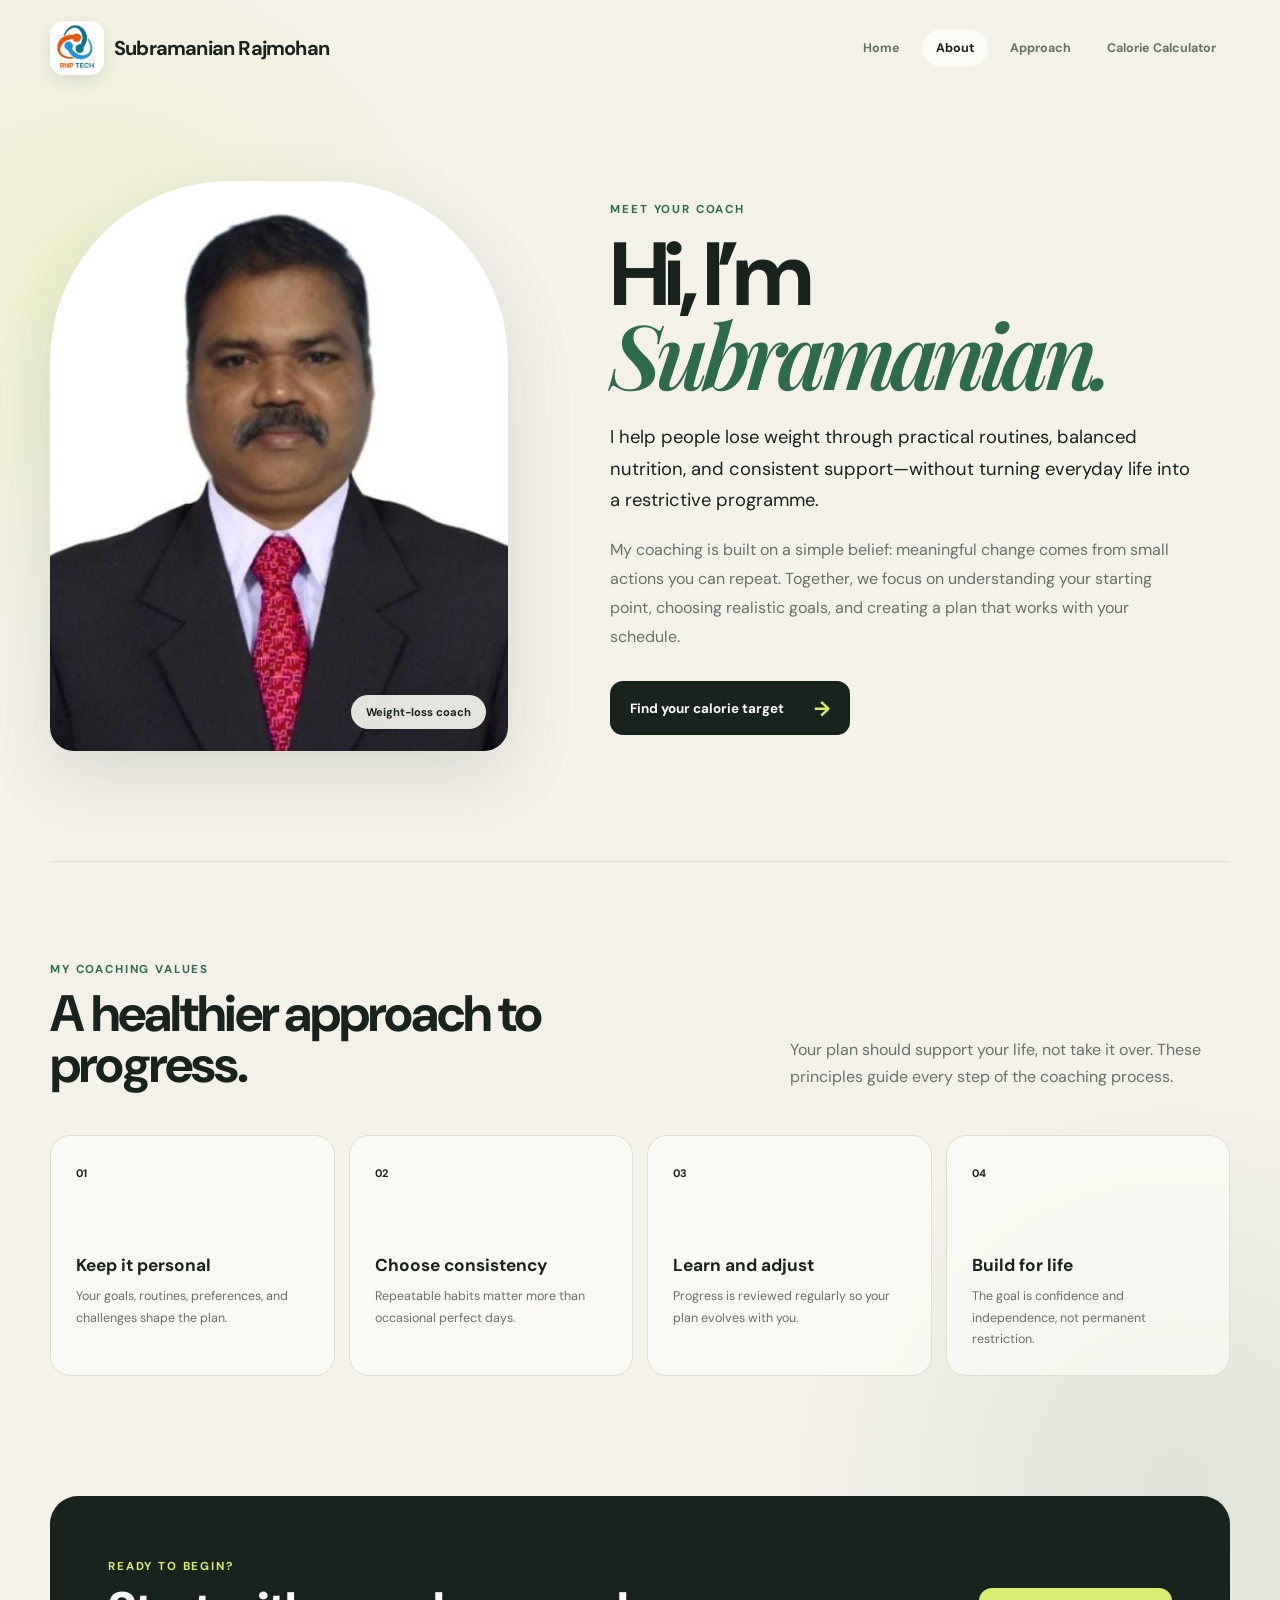
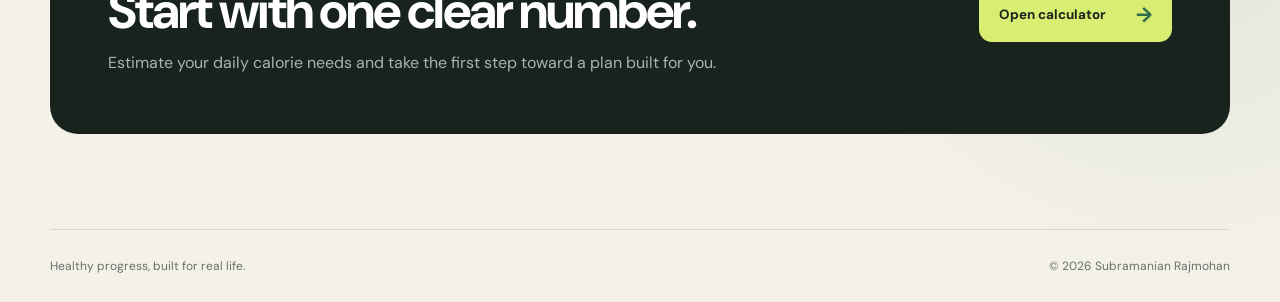
==== about.html @ 4ddd3ec5 "about page added" ====
<!DOCTYPE html>
<html lang="en">
<head>
  <meta charset="UTF-8">
  <meta name="viewport" content="width=device-width, initial-scale=1.0">
  <meta name="description" content="Learn about Subramanian Rajmohan and his practical, sustainable approach to weight-loss coaching.">
  <title>About | Subramanian Rajmohan</title>
  <link rel="stylesheet" href="styles.css">
</head>
<body>
  <div class="page-shell">
    <header class="site-header">
      <a class="brand" href="index.html" aria-label="Subramanian Rajmohan home">
        <img class="company-logo" src="assets/rnp-tech-logo.jpg" alt="RNP TECH logo">
        <span>Subramanian Rajmohan</span>
      </a>
      <nav class="main-nav" aria-label="Main navigation">
        <a href="index.html">Home</a>
        <a class="active" href="about.html" aria-current="page">About</a>
        <a href="index.html#approach">Approach</a>
        <a href="calculator.html">Calorie Calculator</a>
      </nav>
    </header>

    <main class="about-page">
      <section class="about-hero">
        <div class="about-portrait-wrap">
          <img class="about-portrait" src="assets/subramanian-rajmohan.jpeg" alt="Subramanian Rajmohan">
          <span class="about-photo-label">Weight-loss coach</span>
        </div>
        <div class="about-copy">
          <span class="eyebrow">MEET YOUR COACH</span>
          <h1>Hi, I’m<br><em>Subramanian.</em></h1>
          <p class="about-lead">I help people lose weight through practical routines, balanced nutrition, and consistent support—without turning everyday life into a restrictive programme.</p>
          <p>My coaching is built on a simple belief: meaningful change comes from small actions you can repeat. Together, we focus on understanding your starting point, choosing realistic goals, and creating a plan that works with your schedule.</p>
          <a class="primary-link" href="calculator.html">Find your calorie target <span>→</span></a>
        </div>
      </section>

      <section class="about-values">
        <div class="section-heading">
          <div><span class="eyebrow">MY COACHING VALUES</span><h2>A healthier approach to progress.</h2></div>
          <p>Your plan should support your life, not take it over. These principles guide every step of the coaching process.</p>
        </div>
        <div class="value-grid">
          <article><span>01</span><h3>Keep it personal</h3><p>Your goals, routines, preferences, and challenges shape the plan.</p></article>
          <article><span>02</span><h3>Choose consistency</h3><p>Repeatable habits matter more than occasional perfect days.</p></article>
          <article><span>03</span><h3>Learn and adjust</h3><p>Progress is reviewed regularly so your plan evolves with you.</p></article>
          <article><span>04</span><h3>Build for life</h3><p>The goal is confidence and independence, not permanent restriction.</p></article>
        </div>
      </section>

      <section class="coach-cta">
        <div><span class="eyebrow">READY TO BEGIN?</span><h2>Start with one clear number.</h2><p>Estimate your daily calorie needs and take the first step toward a plan built for you.</p></div>
        <a class="primary-link light" href="calculator.html">Open calculator <span>→</span></a>
      </section>
    </main>

    <footer><span>Healthy progress, built for real life.</span><span>© 2026 Subramanian Rajmohan</span></footer>
  </div>
</body>
</html>
---- styles.css ----
@import url('https://fonts.googleapis.com/css2?family=DM+Sans:wght@400;500;600;700&family=Playfair+Display:ital,wght@1,600&display=swap');

:root {
  --ink: #17231c;
  --muted: #667169;
  --paper: #f4f1e9;
  --card: #fffef9;
  --line: #deddd4;
  --green: #2e6b4c;
  --green-light: #dcebdc;
  --lime: #d9ed72;
  --orange: #f1a56b;
  --shadow: 0 24px 70px rgba(36, 52, 41, 0.12);
}

* { box-sizing: border-box; }

html { scroll-behavior: smooth; }

body {
  min-height: 100vh;
  margin: 0;
  color: var(--ink);
  background:
    radial-gradient(circle at 8% 16%, rgba(217, 237, 114, 0.24), transparent 24rem),
    radial-gradient(circle at 92% 78%, rgba(46, 107, 76, 0.1), transparent 25rem),
    var(--paper);
  font-family: "DM Sans", system-ui, sans-serif;
}

button, input, select { font: inherit; }

.page-shell {
  width: min(1180px, calc(100% - 40px));
  margin: 0 auto;
}

.brand {
  display: flex;
  align-items: center;
  gap: 10px;
  height: 96px;
  font-size: 1.25rem;
  font-weight: 700;
  letter-spacing: -0.04em;
}

.brand-mark {
  display: grid;
  width: 34px;
  height: 34px;
  place-items: center;
  border-radius: 50%;
  background: var(--ink);
}

.brand-mark svg { width: 19px; fill: var(--lime); }

.calculator-layout {
  display: grid;
  grid-template-columns: 0.8fr 1.2fr;
  gap: clamp(40px, 7vw, 100px);
  align-items: center;
  padding: 56px 0 92px;
}

.intro { max-width: 430px; }

.eyebrow, .step-label {
  color: var(--green);
  font-size: 0.72rem;
  font-weight: 700;
  letter-spacing: 0.16em;
}

h1 {
  margin: 18px 0 22px;
  font-size: clamp(3.7rem, 7vw, 6.3rem);
  line-height: 0.88;
  letter-spacing: -0.07em;
}

h1 em {
  color: var(--green);
  font-family: "Playfair Display", serif;
  font-weight: 600;
}

.intro > p {
  max-width: 390px;
  margin: 0;
  color: var(--muted);
  font-size: 1.08rem;
  line-height: 1.7;
}

.formula-note {
  display: flex;
  align-items: center;
  gap: 14px;
  margin-top: 38px;
}

.note-icon {
  display: grid;
  width: 42px;
  height: 42px;
  place-items: center;
  border: 1px solid rgba(46, 107, 76, 0.22);
  border-radius: 50%;
  color: var(--green);
}

.formula-note div { display: grid; gap: 3px; }
.formula-note strong { font-size: 0.85rem; }
.formula-note div span { color: var(--muted); font-size: 0.76rem; }

.calculator-card, .results {
  border: 1px solid rgba(23, 35, 28, 0.08);
  border-radius: 28px;
  background: rgba(255, 254, 249, 0.9);
  box-shadow: var(--shadow);
  backdrop-filter: blur(12px);
}

.calculator-card { padding: clamp(26px, 4vw, 46px); }

.card-heading, .results-heading {
  display: flex;
  justify-content: space-between;
  gap: 20px;
  align-items: flex-start;
}

h2 {
  margin: 7px 0 0;
  font-size: clamp(1.5rem, 3vw, 2rem);
  letter-spacing: -0.04em;
}

.privacy-badge {
  padding: 7px 10px;
  border-radius: 20px;
  background: var(--green-light);
  color: var(--green);
  font-size: 0.68rem;
  font-weight: 700;
  white-space: nowrap;
}

fieldset {
  min-width: 0;
  margin: 32px 0 25px;
  padding: 0;
  border: 0;
}

legend, .field > span:first-child {
  margin-bottom: 10px;
  color: #424d46;
  font-size: 0.78rem;
  font-weight: 700;
}

.gender-toggle {
  display: grid;
  grid-template-columns: 1fr 1fr;
  gap: 6px;
  padding: 5px;
  border: 1px solid var(--line);
  border-radius: 13px;
  background: #f0efe9;
}

.gender-toggle input { position: absolute; opacity: 0; pointer-events: none; }

.gender-toggle span {
  display: grid;
  min-height: 44px;
  place-items: center;
  border-radius: 9px;
  color: var(--muted);
  cursor: pointer;
  font-size: 0.88rem;
  font-weight: 600;
  transition: 180ms ease;
}

.gender-toggle input:checked + span {
  color: var(--ink);
  background: var(--card);
  box-shadow: 0 3px 12px rgba(30, 45, 35, 0.08);
}

.gender-toggle input:focus-visible + span { outline: 2px solid var(--green); }

.form-grid {
  display: grid;
  grid-template-columns: 1fr 1fr;
  gap: 21px 18px;
}

.field { display: grid; }

.input-wrap, .select-wrap { position: relative; display: block; }

input, select {
  width: 100%;
  height: 52px;
  border: 1px solid var(--line);
  border-radius: 12px;
  outline: none;
  background: transparent;
  color: var(--ink);
  transition: border-color 160ms ease, box-shadow 160ms ease;
}

input { padding: 0 62px 0 15px; }
select {
  appearance: none;
  padding: 0 38px 0 15px;
  cursor: pointer;
}

.input-wrap small {
  position: absolute;
  top: 50%;
  right: 15px;
  color: #8b938e;
  transform: translateY(-50%);
  pointer-events: none;
}

.select-wrap::after {
  position: absolute;
  top: 20px;
  right: 16px;
  width: 7px;
  height: 7px;
  border-right: 1.5px solid var(--ink);
  border-bottom: 1.5px solid var(--ink);
  content: "";
  transform: rotate(45deg);
  pointer-events: none;
}

input:focus, select:focus {
  border-color: var(--green);
  box-shadow: 0 0 0 3px rgba(46, 107, 76, 0.11);
}

input.invalid { border-color: #b75343; }

.form-error {
  min-height: 20px;
  margin: 15px 0 5px;
  color: #a33d31;
  font-size: 0.8rem;
}

.calculate-button {
  display: flex;
  width: 100%;
  height: 56px;
  align-items: center;
  justify-content: space-between;
  padding: 0 22px;
  border: 0;
  border-radius: 13px;
  color: white;
  background: var(--ink);
  cursor: pointer;
  font-weight: 700;
  transition: transform 160ms ease, background 160ms ease;
}

.calculate-button span { color: var(--lime); font-size: 1.5rem; }
.calculate-button:hover { background: var(--green); transform: translateY(-2px); }
.calculate-button:active { transform: translateY(0); }

.results {
  grid-column: 1 / -1;
  padding: clamp(26px, 4vw, 46px);
  animation: reveal 420ms ease both;
}

.results[hidden] { display: none; }

@keyframes reveal {
  from { opacity: 0; transform: translateY(18px); }
  to { opacity: 1; transform: translateY(0); }
}

.text-button {
  padding: 0 0 4px;
  border: 0;
  border-bottom: 1px solid var(--green);
  color: var(--green);
  background: transparent;
  cursor: pointer;
  font-weight: 700;
}

.result-grid {
  display: grid;
  grid-template-columns: repeat(3, 1fr);
  gap: 14px;
  margin-top: 30px;
}

.result-card {
  position: relative;
  display: flex;
  min-height: 220px;
  flex-direction: column;
  justify-content: flex-end;
  padding: 24px;
  overflow: hidden;
  border: 1px solid var(--line);
  border-radius: 20px;
  background: #f5f3ec;
}

.result-card::after {
  position: absolute;
  top: -50px;
  right: -45px;
  width: 130px;
  height: 130px;
  border-radius: 50%;
  background: rgba(255,255,255,.35);
  content: "";
}

.result-card.loss { background: #e6eee7; }
.result-card.gain { background: #f5e6d9; }
.result-card.featured { color: white; background: var(--green); }

.result-icon {
  position: absolute;
  top: 22px;
  left: 24px;
  font-size: 1.5rem;
}

.recommended {
  position: absolute;
  top: 20px;
  right: 20px;
  padding: 6px 9px;
  border-radius: 20px;
  color: var(--ink);
  background: var(--lime);
  font-size: 0.62rem;
  font-weight: 700;
}

.result-card p { margin: 0 0 4px; font-size: 0.85rem; font-weight: 700; }
.result-card strong { font-size: clamp(2rem, 4vw, 2.8rem); letter-spacing: -0.06em; }
.result-card strong small { font-size: 0.75rem; font-weight: 500; letter-spacing: 0; }
.result-detail { margin-top: 6px; color: var(--muted); font-size: 0.7rem; }
.featured .result-detail { color: rgba(255,255,255,.68); }

.disclaimer {
  margin: 22px 0 0;
  color: var(--muted);
  font-size: 0.74rem;
  line-height: 1.6;
  text-align: center;
}

footer {
  display: flex;
  justify-content: space-between;
  padding: 28px 0;
  border-top: 1px solid rgba(23, 35, 28, 0.12);
  color: var(--muted);
  font-size: 0.75rem;
}

@media (max-width: 820px) {
  .calculator-layout { grid-template-columns: 1fr; padding-top: 25px; }
  .intro { max-width: 590px; }
  .intro h1 br { display: none; }
  .results { grid-column: auto; }
  .result-grid { grid-template-columns: 1fr; }
  .result-card { min-height: 190px; }
}

@media (max-width: 520px) {
  .page-shell { width: min(100% - 24px, 1180px); }
  .brand { height: 74px; }
  .calculator-layout { gap: 42px; padding-bottom: 60px; }
  h1 { font-size: 3.65rem; }
  .calculator-card, .results { border-radius: 22px; }
  .card-heading { display: block; }
  .privacy-badge { display: inline-block; margin-top: 12px; }
  .form-grid { grid-template-columns: 1fr; gap: 18px; }
  footer { gap: 15px; flex-direction: column; }
}

@media (prefers-reduced-motion: reduce) {
  html { scroll-behavior: auto; }
  *, *::before, *::after { animation-duration: 0.01ms !important; transition-duration: 0.01ms !important; }
}

/* Shared navigation and coaching homepage */
.site-header { display: flex; min-height: 96px; align-items: center; justify-content: space-between; gap: 30px; }
.site-header .brand { height: auto; color: var(--ink); text-decoration: none; }
.company-logo { width: 54px; height: 54px; flex: 0 0 auto; border-radius: 14px; object-fit: cover; box-shadow: 0 6px 18px rgba(23,35,28,.1); }
.main-nav { display: flex; align-items: center; gap: 8px; }
.main-nav a { padding: 10px 14px; border-radius: 30px; color: var(--muted); font-size: .78rem; font-weight: 700; text-decoration: none; transition: 160ms ease; }
.main-nav a:hover, .main-nav a.active { color: var(--ink); background: rgba(255, 254, 249, .8); }

.home-hero { display: grid; min-height: 650px; grid-template-columns: 1.05fr .95fr; gap: clamp(45px, 7vw, 95px); align-items: center; padding: 55px 0 105px; }
.hero-copy { max-width: 650px; }
.hero-lead { max-width: 570px; margin: 0; color: var(--muted); font-size: 1.08rem; line-height: 1.75; }
.hero-actions { display: flex; gap: 22px; align-items: center; margin-top: 32px; }
.primary-link { display: inline-flex; min-height: 54px; align-items: center; justify-content: space-between; gap: 30px; padding: 0 20px; border-radius: 13px; color: white; background: var(--ink); font-size: .84rem; font-weight: 700; text-decoration: none; transition: 160ms ease; }
.primary-link span { color: var(--lime); font-size: 1.3rem; }
.primary-link:hover { background: var(--green); transform: translateY(-2px); }
.secondary-link { padding-bottom: 4px; border-bottom: 1px solid var(--green); color: var(--green); font-size: .84rem; font-weight: 700; text-decoration: none; }
.trust-row { display: flex; flex-wrap: wrap; gap: 18px; margin-top: 35px; color: var(--muted); font-size: .7rem; font-weight: 600; }

.hero-visual { position: relative; min-height: 510px; overflow: hidden; border-radius: 40% 40% 24px 24px; background: linear-gradient(145deg, #dce8d9, #a9c7af); box-shadow: var(--shadow); }
.hero-visual::before { position: absolute; inset: 18% 17% 0; border-radius: 45% 45% 0 0; background: linear-gradient(160deg, var(--green), #173f2c); content: ""; }
.coach-photo { position: absolute; inset: 0; z-index: 1; width: 100%; height: 100%; object-fit: cover; object-position: center top; }
.visual-orbit { position: absolute; border: 1px solid rgba(255,255,255,.55); border-radius: 50%; }
.orbit-one { inset: 8% -18% 7% 22%; }
.orbit-two { inset: 31% 4% -26% -28%; }
.coach-card, .progress-card, .hero-quote { position: absolute; z-index: 2; border: 1px solid rgba(255,255,255,.55); background: rgba(255,254,249,.9); box-shadow: 0 18px 40px rgba(25,50,35,.13); backdrop-filter: blur(9px); }
.coach-card { top: 48px; left: 28px; display: flex; align-items: center; gap: 12px; padding: 13px 16px; border-radius: 15px; }
.coach-initials { display: grid; width: 42px; height: 42px; place-items: center; border-radius: 50%; color: var(--lime); background: var(--ink); font-size: .72rem; font-weight: 700; }
.coach-card div { display: grid; gap: 3px; }
.coach-card strong { font-size: .78rem; }
.coach-card div span { color: var(--muted); font-size: .62rem; }
.progress-card { right: 24px; bottom: 42px; width: 225px; padding: 17px; border-radius: 16px; }
.progress-top { display: flex; justify-content: space-between; font-size: .68rem; font-weight: 700; }
.progress-track { height: 7px; margin: 12px 0 9px; overflow: hidden; border-radius: 10px; background: #dde1db; }
.progress-track span { display: block; width: 84%; height: 100%; border-radius: inherit; background: var(--green); }
.progress-card small { color: var(--muted); font-size: .6rem; }
.hero-quote { bottom: 52px; left: 28px; width: 185px; padding: 18px; border-radius: 16px; color: white; background: rgba(23,35,28,.88); font-family: "Playfair Display", serif; font-size: .88rem; font-style: italic; line-height: 1.5; }

.approach-section { padding: 95px 0; border-top: 1px solid rgba(23,35,28,.11); }
.section-heading { display: flex; justify-content: space-between; gap: 60px; align-items: end; }
.section-heading h2, .coach-cta h2 { margin: 10px 0 0; font-size: clamp(2.2rem, 4vw, 3.8rem); line-height: 1; }
.section-heading > p { max-width: 440px; margin: 0; color: var(--muted); line-height: 1.7; }
.approach-grid { display: grid; grid-template-columns: repeat(3, 1fr); gap: 15px; margin-top: 48px; }
.approach-card { position: relative; min-height: 310px; padding: 28px; border: 1px solid var(--line); border-radius: 22px; background: rgba(255,254,249,.65); }
.approach-card.featured-approach { color: white; background: var(--green); transform: translateY(-12px); }
.card-number { position: absolute; top: 25px; right: 25px; color: var(--muted); font-size: .7rem; font-weight: 700; }
.featured-approach .card-number { color: rgba(255,255,255,.55); }
.approach-icon { display: grid; width: 46px; height: 46px; place-items: center; border-radius: 50%; color: var(--green); background: var(--green-light); font-size: 1.25rem; }
.featured-approach .approach-icon { color: var(--ink); background: var(--lime); }
.approach-card h3 { margin: 92px 0 12px; font-size: 1.25rem; letter-spacing: -.03em; }
.approach-card p { margin: 0; color: var(--muted); font-size: .86rem; line-height: 1.7; }
.featured-approach p { color: rgba(255,255,255,.7); }

.coach-cta { display: flex; align-items: center; justify-content: space-between; gap: 50px; margin: 25px 0 95px; padding: clamp(30px, 5vw, 58px); border-radius: 28px; color: white; background: var(--ink); }
.coach-cta .eyebrow { color: var(--lime); }
.coach-cta h2 { margin-bottom: 14px; }
.coach-cta p { max-width: 650px; margin: 0; color: rgba(255,255,255,.65); line-height: 1.6; }
.primary-link.light { flex-shrink: 0; color: var(--ink); background: var(--lime); }
.primary-link.light span { color: var(--green); }

@media (max-width: 820px) {
  .site-header { padding: 20px 0; align-items: flex-start; flex-direction: column; }
  .main-nav { width: 100%; overflow-x: auto; }
  .main-nav a { white-space: nowrap; }
  .home-hero { grid-template-columns: 1fr; padding-top: 45px; }
  .hero-visual { min-height: 470px; }
  .section-heading, .coach-cta { align-items: flex-start; flex-direction: column; }
  .approach-grid { grid-template-columns: 1fr; }
  .approach-card.featured-approach { transform: none; }
}

@media (max-width: 520px) {
  .site-header .brand { height: auto; font-size: 1.05rem; }
  .main-nav { gap: 2px; }
  .main-nav a { padding: 9px 10px; font-size: .7rem; }
  .home-hero { padding-bottom: 70px; }
  .hero-actions { align-items: flex-start; flex-direction: column; }
  .hero-visual { min-height: 430px; border-radius: 90px 90px 22px 22px; }
  .coach-card { top: 24px; left: 16px; }
  .hero-quote { left: 15px; bottom: 24px; width: 150px; padding: 14px; font-size: .75rem; }
  .progress-card { right: 15px; bottom: 24px; width: 170px; }
  .approach-section { padding: 70px 0; }
  .coach-cta { margin-bottom: 65px; }
}

/* About page */
.about-page { padding-top: 55px; }
.about-hero { display: grid; grid-template-columns: .85fr 1.15fr; gap: clamp(45px, 8vw, 110px); align-items: center; padding: 30px 0 110px; }
.about-portrait-wrap { position: relative; min-height: 570px; overflow: hidden; border-radius: 180px 180px 24px 24px; background: var(--green-light); box-shadow: var(--shadow); }
.about-portrait { position: absolute; inset: 0; width: 100%; height: 100%; object-fit: cover; object-position: center top; }
.about-photo-label { position: absolute; right: 22px; bottom: 22px; padding: 10px 15px; border-radius: 30px; color: var(--ink); background: rgba(255,254,249,.88); font-size: .7rem; font-weight: 700; backdrop-filter: blur(8px); }
.about-copy { max-width: 580px; }
.about-copy h1 { font-size: clamp(3.6rem, 7vw, 6rem); }
.about-lead { margin: 0 0 20px; font-size: 1.15rem; line-height: 1.7; }
.about-copy > p:not(.about-lead) { margin: 0 0 30px; color: var(--muted); line-height: 1.8; }
.about-values { padding: 95px 0; border-top: 1px solid var(--line); }
.value-grid { display: grid; grid-template-columns: repeat(4, 1fr); gap: 14px; margin-top: 45px; }
.value-grid article { min-height: 240px; padding: 25px; border: 1px solid var(--line); border-radius: 20px; background: rgba(255,254,249,.64); }
.value-grid article > span { font-size: .68rem; font-weight: 700; }
.value-grid h3 { margin: 72px 0 10px; font-size: 1.08rem; }
.value-grid p { margin: 0; color: var(--muted); font-size: .78rem; line-height: 1.7; }

@media (max-width: 820px) {
  .about-hero { grid-template-columns: 1fr; }
  .about-portrait-wrap { min-height: 520px; }
  .value-grid { grid-template-columns: 1fr 1fr; }
}

@media (max-width: 520px) {
  .about-page { padding-top: 25px; }
  .about-hero { padding-bottom: 70px; }
  .about-portrait-wrap { min-height: 430px; border-radius: 100px 100px 22px 22px; }
  .value-grid { grid-template-columns: 1fr; }
  .about-values { padding: 70px 0; }
}
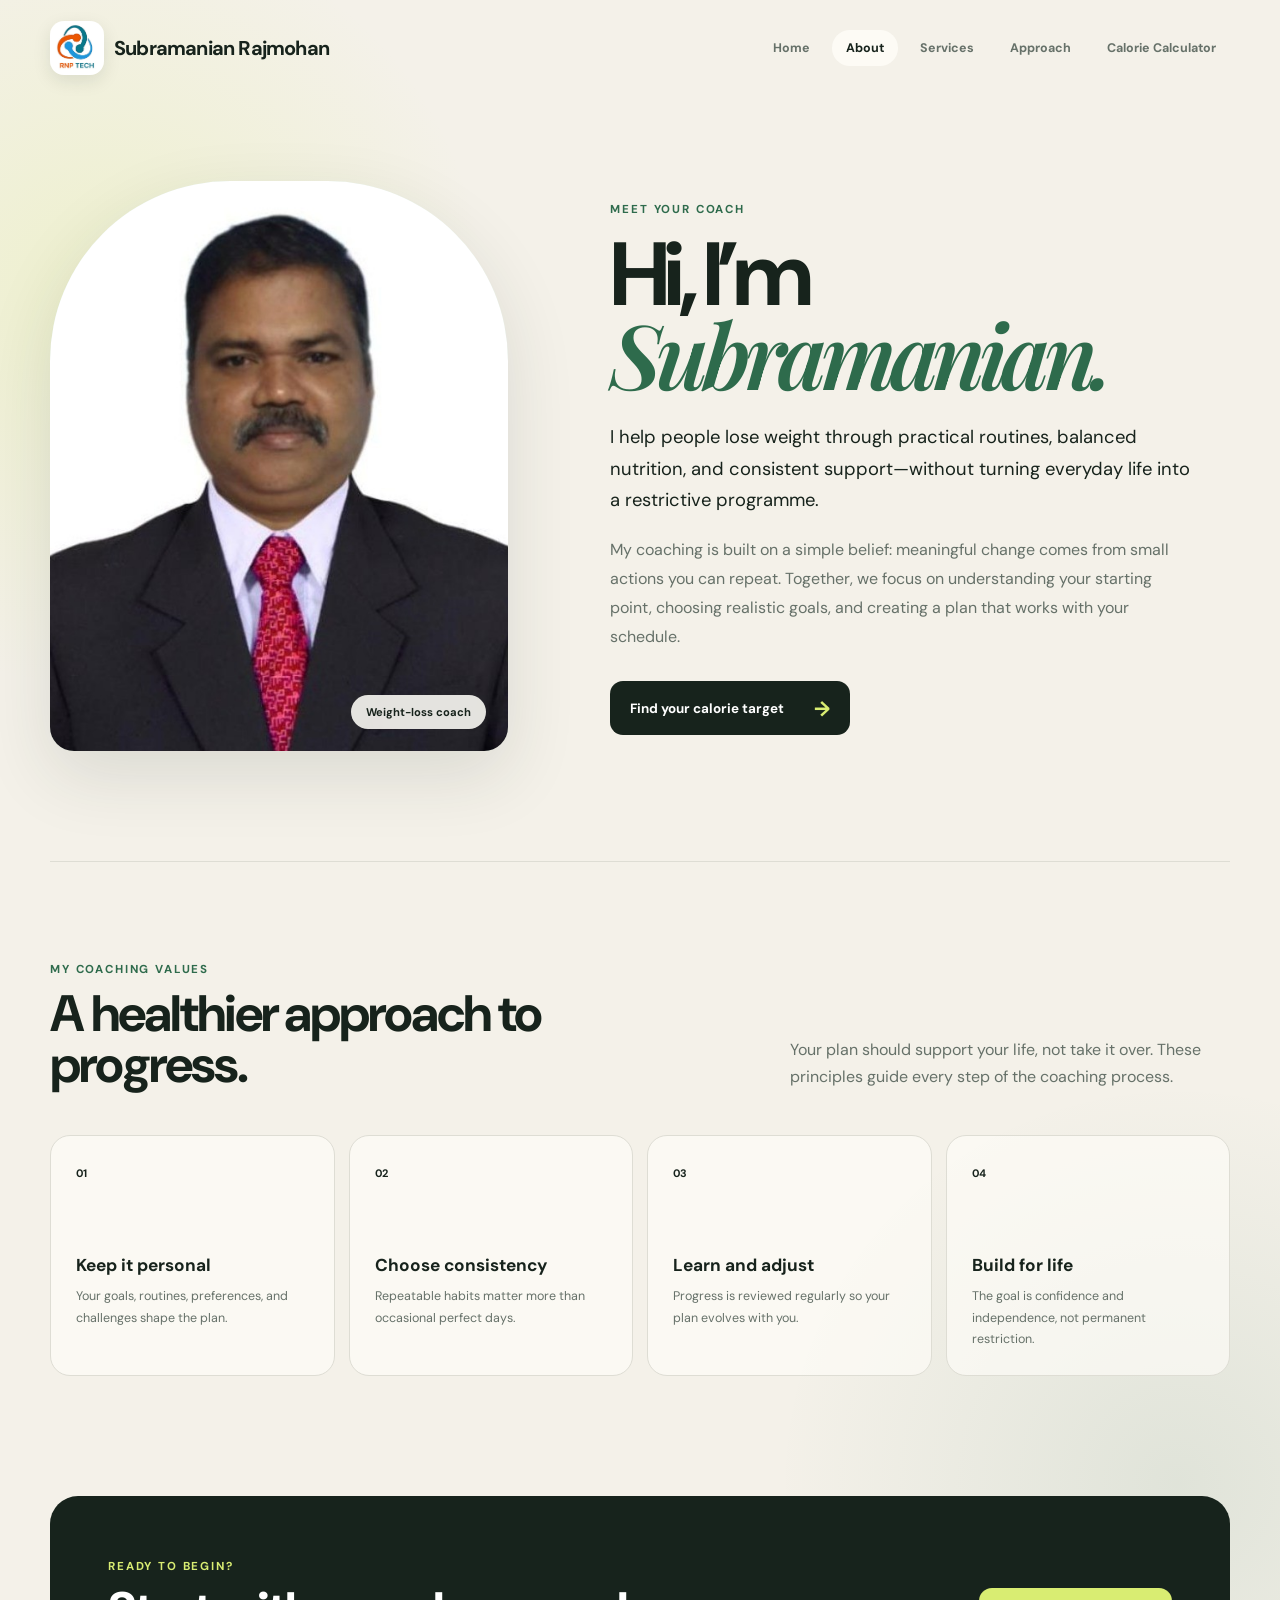
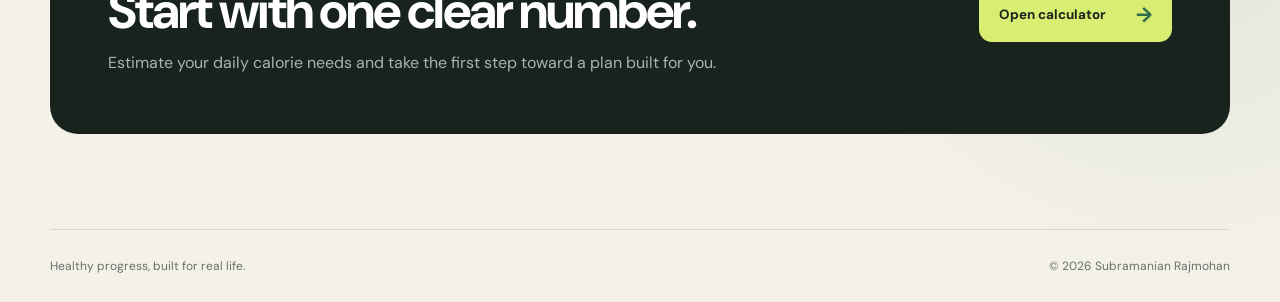
==== commit e8d00577: "service added" ====
--- a/about.html
+++ b/about.html
@@ -17,6 +17,7 @@
       <nav class="main-nav" aria-label="Main navigation">
         <a href="index.html">Home</a>
         <a class="active" href="about.html" aria-current="page">About</a>
+        <a href="services.html">Services</a>
         <a href="index.html#approach">Approach</a>
         <a href="calculator.html">Calorie Calculator</a>
       </nav>
--- a/styles.css
+++ b/styles.css
@@ -518,3 +518,44 @@
   .value-grid { grid-template-columns: 1fr; }
   .about-values { padding: 70px 0; }
 }
+
+/* Services page */
+.services-page { padding-top: 45px; }
+.services-hero { max-width: 900px; padding: 55px 0 100px; }
+.services-hero h1 { margin-bottom: 25px; }
+.services-hero > p { max-width: 650px; margin: 0 0 30px; color: var(--muted); font-size: 1.08rem; line-height: 1.75; }
+.service-options { display: grid; grid-template-columns: repeat(3, 1fr); gap: 15px; padding: 15px 0 110px; }
+.service-card { min-height: 490px; padding: 30px; border: 1px solid var(--line); border-radius: 24px; background: rgba(255,254,249,.68); }
+.service-card.service-primary { background: var(--green); }
+.service-card-top { display: flex; align-items: center; justify-content: space-between; }
+.service-number { font-size: .7rem; font-weight: 700; }
+.service-symbol { display: grid; width: 46px; height: 46px; place-items: center; border-radius: 50%; background: var(--green-light); font-size: 1.15rem; }
+.service-card h2 { margin: 85px 0 15px; font-size: 1.65rem; }
+.service-card > p { min-height: 78px; margin: 0; color: var(--muted); font-size: .84rem; line-height: 1.7; }
+.service-card ul { display: grid; gap: 13px; margin: 30px 0 0; padding: 25px 0 0; border-top: 1px solid var(--line); list-style: none; }
+.service-card li { position: relative; padding-left: 19px; font-size: .75rem; }
+.service-card li::before { position: absolute; left: 0; content: "✓"; }
+.service-process { padding: 95px 0; border-top: 1px solid var(--line); }
+.process-line { display: grid; grid-template-columns: repeat(4, 1fr); margin-top: 55px; }
+.process-line > div { position: relative; display: grid; gap: 8px; padding: 0 26px 0 0; }
+.process-line > div:not(:last-child)::after { position: absolute; top: 18px; right: 16px; width: calc(100% - 65px); height: 1px; background: var(--line); content: ""; transform: translateX(100%); }
+.process-line span { display: grid; z-index: 1; width: 36px; height: 36px; place-items: center; border-radius: 50%; background: var(--green-light); font-size: .7rem; font-weight: 700; }
+.process-line strong { margin-top: 12px; font-size: .95rem; }
+.process-line small { max-width: 190px; color: var(--muted); font-size: .7rem; line-height: 1.6; }
+
+@media (max-width: 820px) {
+  .service-options { grid-template-columns: 1fr; }
+  .service-card { min-height: auto; }
+  .service-card h2 { margin-top: 55px; }
+  .service-card > p { min-height: 0; }
+  .process-line { grid-template-columns: 1fr 1fr; gap: 38px; }
+  .process-line > div::after { display: none; }
+}
+
+@media (max-width: 520px) {
+  .services-page { padding-top: 20px; }
+  .services-hero { padding-bottom: 65px; }
+  .service-options { padding-bottom: 75px; }
+  .service-process { padding: 70px 0; }
+  .process-line { grid-template-columns: 1fr; }
+}
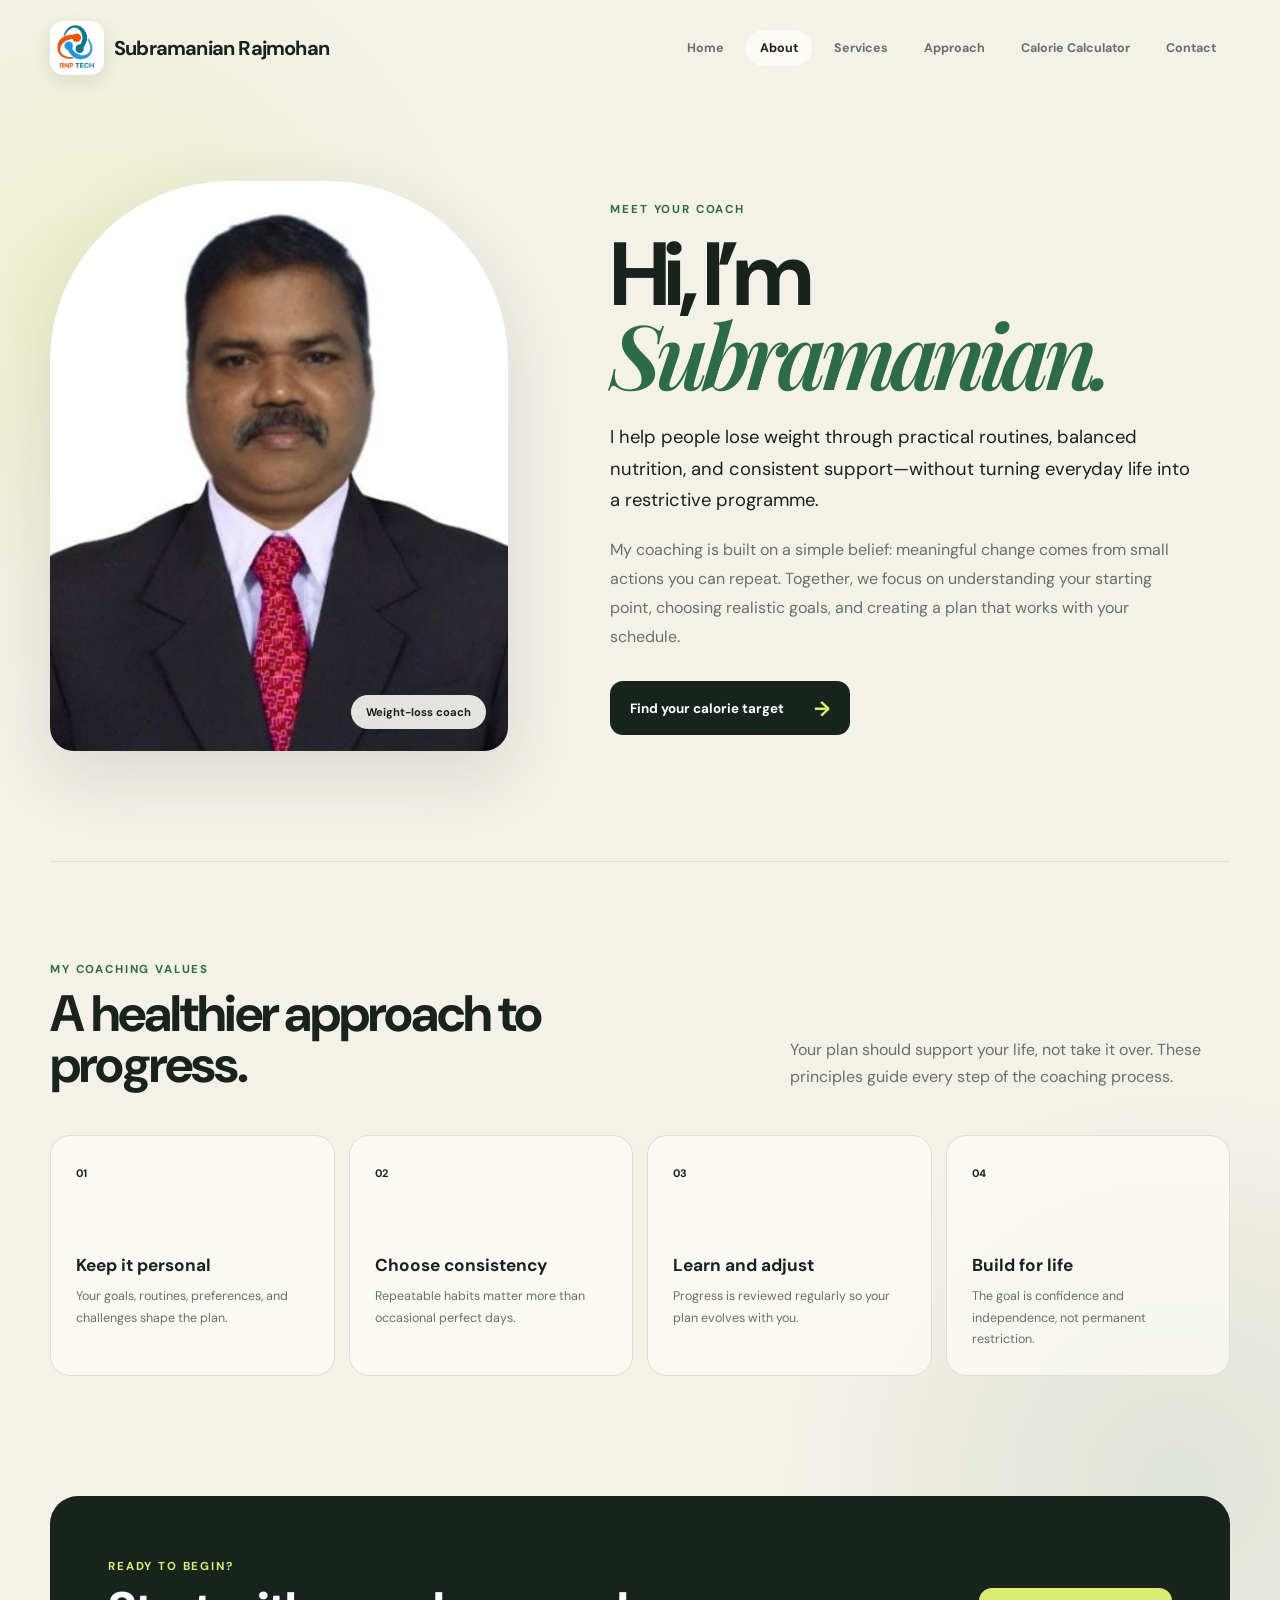
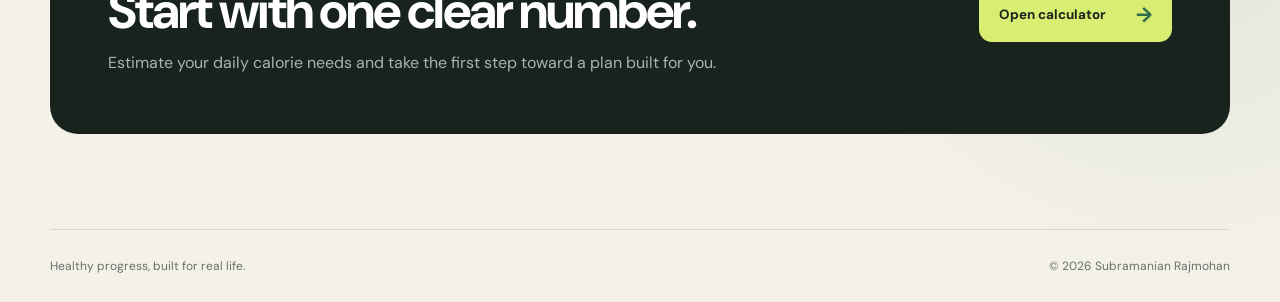
==== commit f2e5da0f: "contact us added" ====
--- a/about.html
+++ b/about.html
@@ -20,6 +20,7 @@
         <a href="services.html">Services</a>
         <a href="index.html#approach">Approach</a>
         <a href="calculator.html">Calorie Calculator</a>
+        <a href="contact.html">Contact</a>
       </nav>
     </header>
 
--- a/styles.css
+++ b/styles.css
@@ -526,7 +526,11 @@
 .services-hero > p { max-width: 650px; margin: 0 0 30px; color: var(--muted); font-size: 1.08rem; line-height: 1.75; }
 .service-options { display: grid; grid-template-columns: repeat(3, 1fr); gap: 15px; padding: 15px 0 110px; }
 .service-card { min-height: 490px; padding: 30px; border: 1px solid var(--line); border-radius: 24px; background: rgba(255,254,249,.68); }
-.service-card.service-primary { background: var(--green); }
+.service-card.service-primary { color: #fffef9; border-color: var(--green); background: var(--green); }
+.service-card.service-primary > p { color: rgba(255,255,255,.78); }
+.service-card.service-primary ul { border-color: rgba(255,255,255,.3); }
+.service-card.service-primary li, .service-card.service-primary .service-number { color: #fffef9; }
+.service-card.service-primary .service-symbol { color: var(--ink); background: var(--lime); }
 .service-card-top { display: flex; align-items: center; justify-content: space-between; }
 .service-number { font-size: .7rem; font-weight: 700; }
 .service-symbol { display: grid; width: 46px; height: 46px; place-items: center; border-radius: 50%; background: var(--green-light); font-size: 1.15rem; }
@@ -559,3 +563,42 @@
   .service-process { padding: 70px 0; }
   .process-line { grid-template-columns: 1fr; }
 }
+
+/* Contact page */
+.contact-page { padding-top: 55px; }
+.contact-hero { display: grid; grid-template-columns: .9fr 1.1fr; gap: clamp(45px, 8vw, 110px); align-items: center; padding: 45px 0 105px; }
+.contact-intro { max-width: 520px; }
+.contact-intro p { max-width: 490px; margin: 0; color: var(--muted); font-size: 1.05rem; line-height: 1.75; }
+.contact-panel { padding: clamp(25px, 4vw, 42px); border-radius: 26px; color: #fffef9; background: var(--green); box-shadow: var(--shadow); }
+.contact-panel-label { display: block; margin-bottom: 20px; color: var(--lime); font-size: .7rem; font-weight: 700; letter-spacing: .14em; }
+.contact-row { display: grid; grid-template-columns: 46px 1fr auto; gap: 15px; align-items: center; padding: 22px 0; border-top: 1px solid rgba(255,255,255,.22); color: #fffef9; text-decoration: none; }
+.contact-row:first-of-type { border-top: 0; }
+.contact-icon { display: grid; width: 42px; height: 42px; place-items: center; border-radius: 50%; color: var(--ink); background: var(--lime); font-size: 1rem; font-weight: 700; }
+.contact-row > span:nth-child(2) { display: grid; gap: 5px; min-width: 0; }
+.contact-row small { color: rgba(255,255,255,.6); font-size: .65rem; text-transform: uppercase; letter-spacing: .08em; }
+.contact-row strong { overflow-wrap: anywhere; font-size: .9rem; line-height: 1.5; }
+.contact-row b { color: var(--lime); font-size: 1.2rem; }
+.address-row { align-items: start; }
+.contact-details { display: grid; grid-template-columns: repeat(3, 1fr); gap: 15px; padding: 20px 0 100px; }
+.contact-detail-card { min-height: 285px; padding: 28px; border: 1px solid var(--line); border-radius: 22px; background: rgba(255,254,249,.7); }
+.contact-detail-card.featured-contact { color: #fffef9; border-color: var(--ink); background: var(--ink); }
+.contact-detail-card h2 { margin-top: 50px; font-size: 1.45rem; }
+.contact-detail-card p { min-height: 72px; margin: 14px 0 25px; color: var(--muted); font-size: .8rem; line-height: 1.7; }
+.contact-detail-card.featured-contact p { color: rgba(255,255,255,.68); }
+.contact-detail-card a { color: var(--green); font-size: .78rem; font-weight: 700; text-decoration: none; }
+.contact-detail-card.featured-contact a, .contact-detail-card.featured-contact .eyebrow { color: var(--lime); }
+
+@media (max-width: 820px) {
+  .contact-hero { grid-template-columns: 1fr; }
+  .contact-details { grid-template-columns: 1fr; }
+  .contact-detail-card { min-height: auto; }
+  .contact-detail-card p { min-height: auto; }
+}
+
+@media (max-width: 520px) {
+  .contact-page { padding-top: 20px; }
+  .contact-hero { padding: 35px 0 70px; }
+  .contact-row { grid-template-columns: 42px 1fr auto; gap: 11px; }
+  .contact-row strong { font-size: .78rem; }
+  .contact-details { padding-bottom: 70px; }
+}
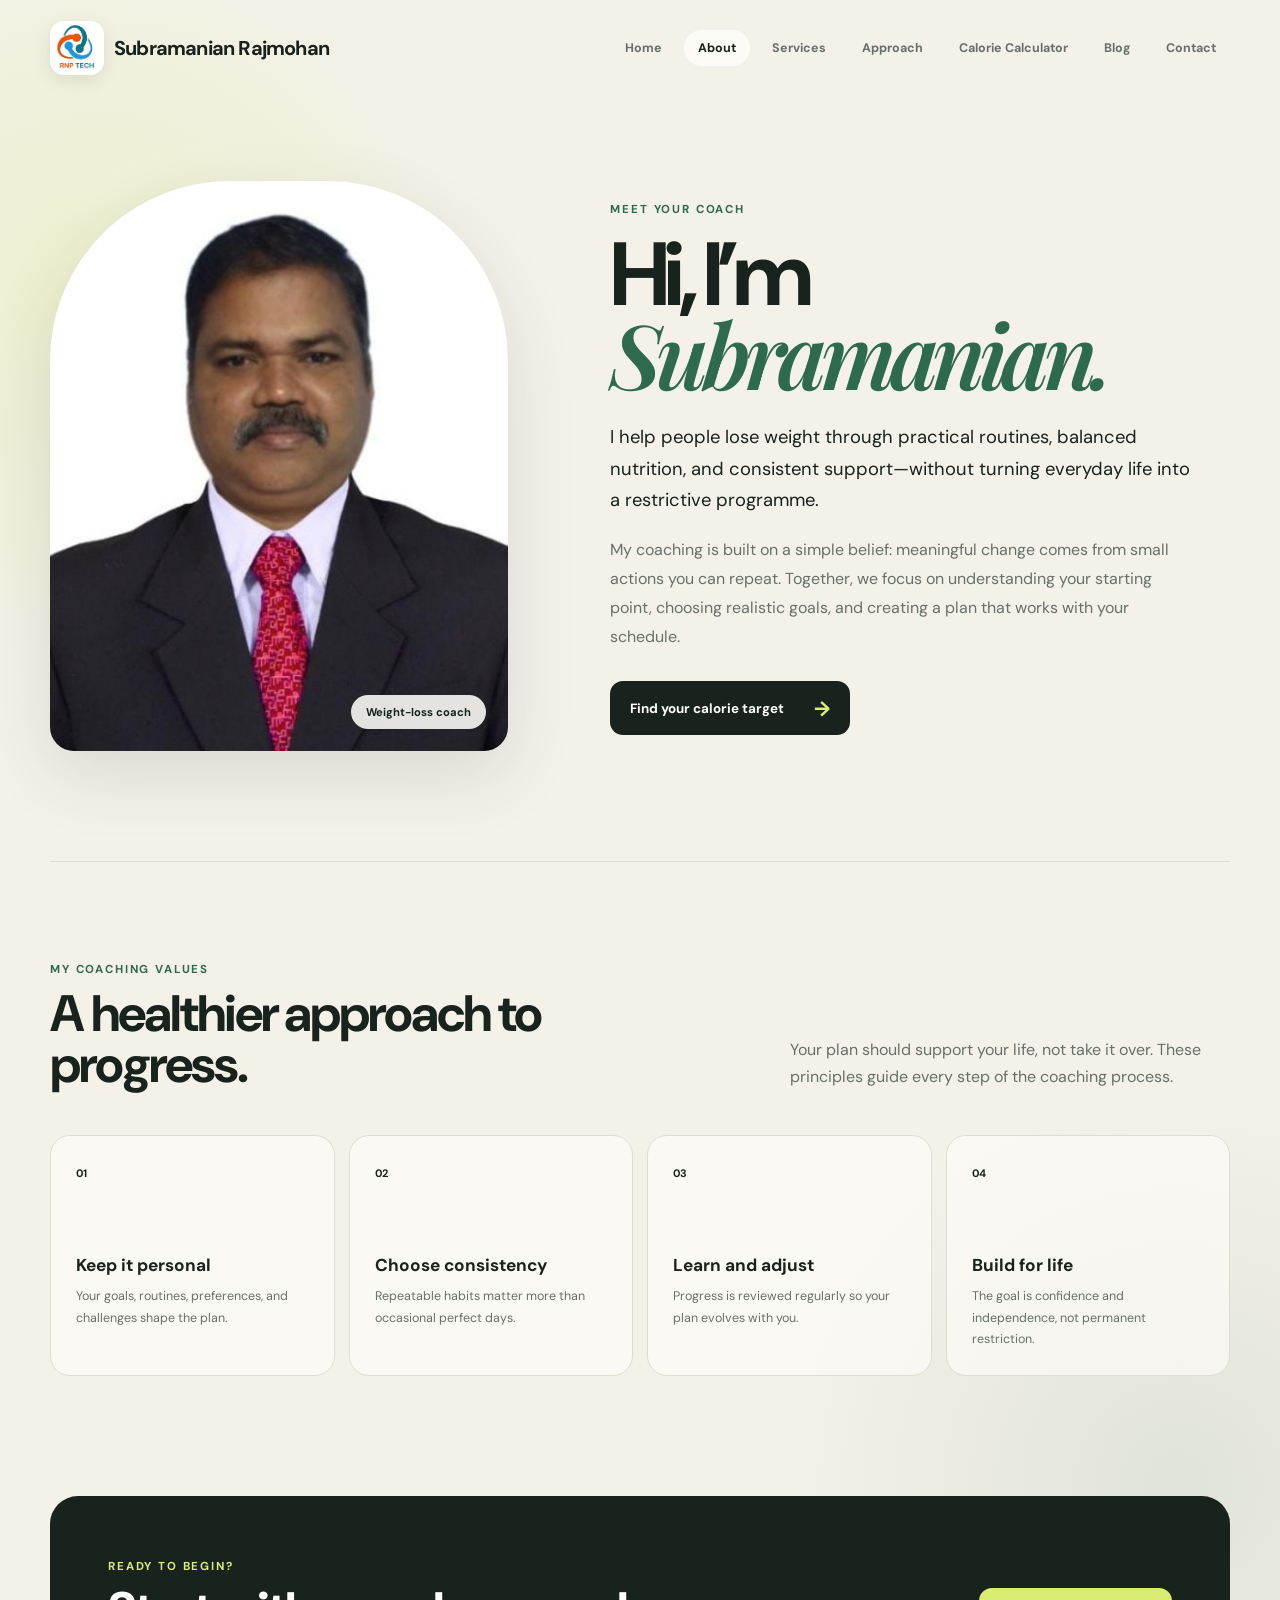
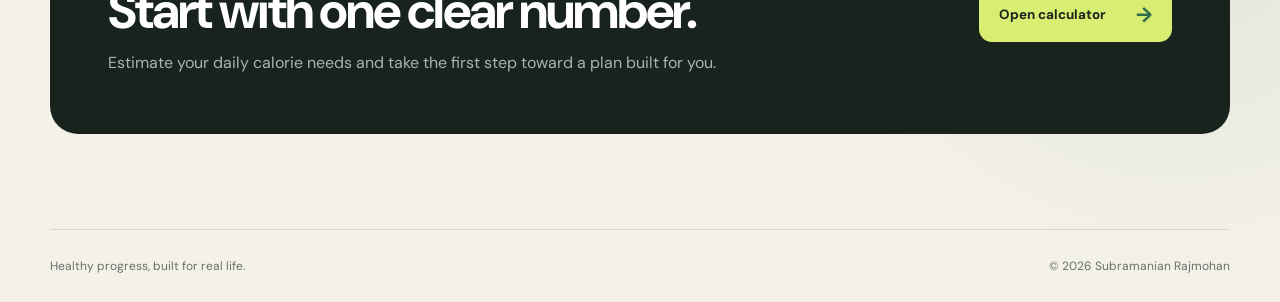
==== commit b63ba8fd: "blod added" ====
--- a/about.html
+++ b/about.html
@@ -20,6 +20,7 @@
         <a href="services.html">Services</a>
         <a href="index.html#approach">Approach</a>
         <a href="calculator.html">Calorie Calculator</a>
+        <a href="blog.html">Blog</a>
         <a href="contact.html">Contact</a>
       </nav>
     </header>
--- a/styles.css
+++ b/styles.css
@@ -602,3 +602,88 @@
   .contact-row strong { font-size: .78rem; }
   .contact-details { padding-bottom: 70px; }
 }
+
+/* Blog and article pages */
+.blog-page { padding-top: 45px; }
+.blog-hero { max-width: 850px; padding: 55px 0 85px; }
+.blog-hero > p { max-width: 620px; margin: 0; color: var(--muted); font-size: 1.08rem; line-height: 1.75; }
+.featured-post { display: grid; grid-template-columns: .9fr 1.1fr; min-height: 430px; overflow: hidden; border: 1px solid var(--line); border-radius: 27px; background: rgba(255,254,249,.78); box-shadow: var(--shadow); }
+.post-art { position: relative; display: grid; overflow: hidden; place-items: center; }
+.art-calories { color: #fffef9; background: var(--green); }
+.art-calories::before, .art-calories::after { position: absolute; width: 290px; height: 290px; border: 1px solid rgba(255,255,255,.2); border-radius: 50%; content: ""; }
+.art-calories::before { transform: translate(-38%, -35%); }
+.art-calories::after { transform: translate(38%, 35%); }
+.art-calories span { z-index: 1; font-size: clamp(4rem, 8vw, 7.5rem); font-weight: 700; letter-spacing: -.09em; }
+.art-calories small { z-index: 1; margin-top: -105px; color: var(--lime); font-weight: 700; letter-spacing: .12em; }
+.featured-post-copy { display: flex; flex-direction: column; justify-content: center; padding: clamp(35px, 6vw, 68px); }
+.post-category { color: var(--green); font-size: .68rem; font-weight: 700; letter-spacing: .13em; }
+.featured-post h2 { margin: 16px 0; font-size: clamp(2rem, 4vw, 3.2rem); line-height: 1.03; }
+.featured-post p { margin: 0 0 28px; color: var(--muted); font-size: .88rem; line-height: 1.75; }
+.article-link { display: inline-flex; align-items: center; gap: 15px; align-self: flex-start; padding-bottom: 5px; border-bottom: 1px solid var(--green); color: var(--green); font-size: .78rem; font-weight: 700; text-decoration: none; }
+.article-link span { font-size: 1.1rem; }
+.post-section { padding: 110px 0 100px; }
+.post-grid { display: grid; grid-template-columns: 1fr 1fr; gap: 17px; margin-top: 48px; }
+.post-card { overflow: hidden; border: 1px solid var(--line); border-radius: 23px; background: rgba(255,254,249,.7); }
+.post-card .post-art { min-height: 280px; }
+.art-habits { align-content: center; gap: 25px; background: #e3ecdf; }
+.art-habits > span { color: var(--green); font-size: 4.8rem; font-weight: 700; letter-spacing: -.08em; }
+.art-habits > div { width: 62%; height: 11px; overflow: hidden; border-radius: 20px; background: rgba(46,107,76,.15); }
+.art-habits i { display: block; width: 84%; height: 100%; border-radius: inherit; background: var(--green); }
+.art-plate { background: #f2dfd0; }
+.plate-shape { position: relative; display: block; width: 190px; height: 190px; border: 20px solid #fffef9; border-radius: 50%; background: linear-gradient(90deg, var(--green) 50%, var(--orange) 50%); box-shadow: 0 16px 35px rgba(41,48,43,.12); }
+.plate-shape::after { position: absolute; inset: calc(50% - 2px) 0 auto; height: 4px; background: #fffef9; content: ""; transform: rotate(90deg); }
+.plate-shape i { position: absolute; top: 50%; right: 0; bottom: 0; left: 50%; z-index: 1; border-top: 4px solid #fffef9; background: var(--lime); }
+.post-card-body { padding: 30px; }
+.post-card h3 { margin: 14px 0 12px; font-size: 1.48rem; letter-spacing: -.04em; }
+.post-card p { margin: 0 0 24px; color: var(--muted); font-size: .82rem; line-height: 1.7; }
+.compact-feature { display: flex; grid-column: 1 / -1; align-items: center; justify-content: space-between; gap: 30px; padding: 35px; color: #fffef9; background: var(--ink); }
+.compact-feature h3 { margin-bottom: 8px; }
+.compact-feature p { margin: 0; color: rgba(255,255,255,.65); }
+.compact-feature .post-category { color: var(--lime); }
+.round-link { display: grid; width: 54px; height: 54px; flex: 0 0 auto; place-items: center; border-radius: 50%; color: var(--ink); background: var(--lime); font-size: 1.35rem; text-decoration: none; }
+
+.article-page { max-width: 920px; margin: 0 auto; padding: 70px 0 100px; }
+.article-header { padding: 25px 0 60px; text-align: center; }
+.back-link { display: inline-block; margin-bottom: 50px; color: var(--green); font-size: .75rem; font-weight: 700; text-decoration: none; }
+.article-header h1 { max-width: 900px; margin: 18px auto 25px; font-size: clamp(3rem, 7vw, 5.5rem); line-height: .98; }
+.article-deck { max-width: 700px; margin: 0 auto; color: var(--muted); font-size: 1.1rem; line-height: 1.75; }
+.article-meta { display: inline-flex; align-items: center; gap: 11px; margin-top: 32px; text-align: left; }
+.mini-avatar { display: grid; width: 40px; height: 40px; place-items: center; border-radius: 50%; color: var(--lime); background: var(--green); font-size: .66rem; font-weight: 700; }
+.article-meta > span:last-child { display: grid; gap: 2px; }
+.article-meta strong { font-size: .74rem; }
+.article-meta small { color: var(--muted); font-size: .62rem; }
+.article-body { max-width: 720px; margin: 0 auto; padding: 60px 0; border-top: 1px solid var(--line); }
+.article-body p, .article-body li { color: #536058; font-size: 1rem; line-height: 1.9; }
+.article-body .article-intro { margin-top: 0; color: var(--ink); font-size: 1.2rem; line-height: 1.8; }
+.article-body h2 { margin: 55px 0 15px; font-size: 1.8rem; }
+.article-body ul { display: grid; gap: 9px; padding-left: 22px; }
+.article-callout { display: grid; gap: 10px; margin: 48px 0; padding: 30px; border-radius: 20px; color: #fffef9; background: var(--green); }
+.article-callout > span { color: var(--lime); font-size: .65rem; font-weight: 700; letter-spacing: .13em; }
+.article-callout strong { font-size: 1.18rem; line-height: 1.5; }
+.article-callout a { justify-self: start; margin-top: 6px; color: var(--lime); font-size: .74rem; font-weight: 700; text-decoration: none; }
+.article-next { display: grid; gap: 14px; max-width: 720px; margin: 0 auto; padding-top: 35px; border-top: 1px solid var(--line); }
+.article-next > span { color: var(--muted); font-size: .62rem; font-weight: 700; letter-spacing: .13em; }
+.article-next a { display: flex; align-items: center; justify-content: space-between; color: var(--ink); font-size: 1.2rem; text-decoration: none; }
+.article-next b { color: var(--green); font-size: 1.4rem; }
+
+@media (max-width: 820px) {
+  .featured-post { grid-template-columns: 1fr; }
+  .featured-post .post-art { min-height: 330px; }
+  .post-grid { grid-template-columns: 1fr; }
+  .compact-feature { grid-column: auto; }
+  .article-page { padding-top: 35px; }
+}
+
+@media (max-width: 520px) {
+  .blog-page { padding-top: 15px; }
+  .blog-hero { padding-bottom: 60px; }
+  .featured-post .post-art { min-height: 260px; }
+  .art-calories small { margin-top: -75px; }
+  .post-section { padding: 75px 0; }
+  .post-card .post-art { min-height: 230px; }
+  .article-header { padding-bottom: 40px; }
+  .back-link { margin-bottom: 35px; }
+  .article-body { padding-top: 42px; }
+  .article-body p, .article-body li { font-size: .93rem; }
+  .article-callout { padding: 24px; }
+}
